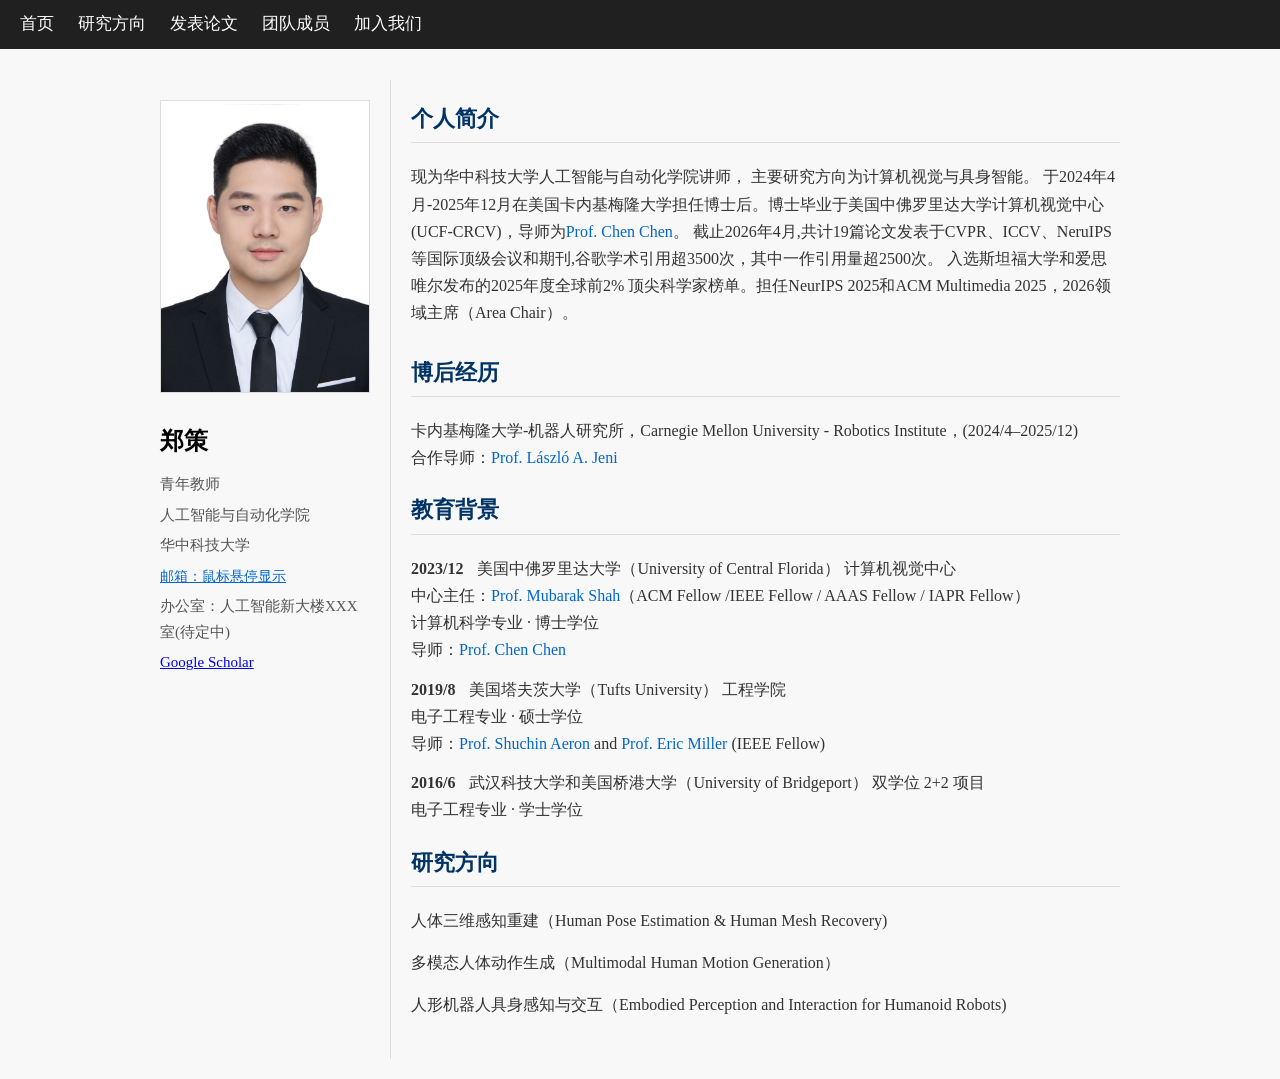
==== index.html @ fd03dc82 "Update index.html" ====
<!DOCTYPE html>
<html lang="zh-CN"> <!-- 改为中文语言标识，利于搜索引擎识别 -->
<head>
  <meta charset="UTF-8">
  <meta name="viewport" content="width=device-width, initial-scale=1.0">
  <title>郑策 - 华中科技大学  - 人工智能与自动化学院  - 讲师 </title> <!-- 中文标题 -->
  <!-- 替换[你的仓库名]：主仓库直接删除/[你的仓库名]，保留/assets/css/style.css -->
  <link rel="stylesheet" href="assets/css/style.css">
  <style>
    /* 首页专属样式（1:1复刻UCF原站） */
    .home-content {
      font-size: 16px;
      line-height: 1.8;
      color: #333;
    }
    /* 首页核心简介段落间距 */
    .home-content p {
      margin-bottom: 15px;
    }
    /* 首页链接样式（和其他页面统一） */
    .home-content a {
      color: #0066cc;
      text-decoration: none;
    }
    .home-content a:hover {
      text-decoration: underline;
    }
    /* 核心关键词加粗（原站风格） */
    .home-content strong {
      color: #003366;
      font-weight: bold;
    }
    
    /* Tooltip 容器 */
    .tooltip {
      position: relative;
      cursor: help; /* 鼠标悬停时显示问号光标，暗示可交互 */
      /* border-bottom: 1px dotted #666; /* 可选：加下划线提示 */ */
    }
    
    /* Tooltip 提示框 */
    .tooltip .tooltiptext {
      visibility: hidden;
      width: max-content;
      background-color: #333;
      color: #fff;
      text-align: center;
      border-radius: 4px;
      padding: 4px 8px;
      position: absolute;
      z-index: 1000;
      bottom: 125%; /* 显示在上方 */
      left: 50%;
      transform: translateX(-50%);
      opacity: 0;
      transition: opacity 0.2s ease-in-out;
      font-size: 13px;
      white-space: nowrap;
    }
    
    /* 悬停时显示 */
    .tooltip:hover .tooltiptext {
      visibility: visible;
      opacity: 1;
    }
    
    /* 小三角箭头（可选） */
    .tooltip .tooltiptext::after {
      content: "";
      position: absolute;
      top: 100%;
      left: 50%;
      margin-left: -5px;
      border-width: 5px;
      border-style: solid;
      border-color: #333 transparent transparent transparent;
    }
  </style>
</head>
<body>
 <!-- 顶部导航栏：改为中文，删除不需要的板块 -->
 <div class="navbar">
    <a href="index.html">首页</a>
    <a href="research.html">研究方向</a>
    <a href="publications.html">发表论文</a>
    <a href="group.html">团队成员</a>
    <a href="join.html">加入我们</a>
  </div>

  <!-- 主体内容：左侧个人信息 + 右侧简介 -->
  <div class="container">
    <!-- 左侧个人信息栏：中文适配 -->
    <div class="sidebar">
      <img src="assets/images/me.jpg" alt="你的照片"> <!-- 替换为你的照片 -->
      <h1>郑策</h1> <!-- 比如：张三 -->
      <p>青年教师</p>
      <p>人工智能与自动化学院</p>
      <p>华中科技大学 </p> 
      <p>
        <span 
          title="ce.zheng@ucf.edu"
          style="
            color: #0066cc;
            cursor: help;
            text-decoration: underline;
            font-size: 14px;
          "
        >
          邮箱：鼠标悬停显示
        </span>
      </p>
      <p>办公室：人工智能新大楼XXX室(待定中)</p> <!-- 可选 -->
      <p><a href="https://scholar.google.com/citations?user=YFKLC58AAAAJ&hl=en#" target="_blank">Google Scholar</a></p>
      <!-- <p><a href="你的GitHub链接" target="_blank">GitHub</a></p> -->
    </div>

    <!-- 右侧简介区：中文内容 -->
    <div class="content">
      <h2>个人简介</h2>
      <p>
        现为华中科技大学人工智能与自动化学院<span class="tooltip">讲师<span class="tooltiptext"> </span></span>，
        主要研究方向为计算机视觉与具身智能。
        于2024年4月-2025年12月在美国卡内基梅隆大学担任博士后。博士毕业于美国中佛罗里达大学计算机视觉中心(UCF-CRCV)，导师为<a href="https://www.crcv.ucf.edu/chenchen/index.html" style="font-size:16px">Prof. Chen Chen</a>。
        截止2026年4月,共计19篇论文发表于CVPR、ICCV、NeruIPS等国际顶级会议和期刊,谷歌学术引用超3500次，其中一作引用量超2500次。
        入选斯坦福大学和爱思唯尔发布的2025年度全球前2% 顶尖科学家榜单。担任NeurIPS 2025和ACM Multimedia 2025，2026领域主席（Area Chair）。
      </p>
      <br>
      
      <!-- 工作经历 -->
      <h2>博后经历</h2>
      <ul style="list-style-type: none; padding-left: 0;">
        <li style="margin-bottom: 12px;">
          卡内基梅隆大学-机器人研究所，Carnegie Mellon University - Robotics Institute，(2024/4–2025/12)<br>
          合作导师：<a href="https://www.laszlojeni.com/" style="font-size:16px">Prof. László A. Jeni</a>
        </li>
      </ul>
    
      <!-- 教育背景 -->
      <h2>教育背景</h2>
      <ul style="list-style-type: none; padding-left: 0;">
        <!-- 博士 -->
        <li style="margin-bottom: 12px;">
          <strong>2023/12</strong>
          <span style="margin-left: 10px;">美国中佛罗里达大学（University of Central Florida） 计算机视觉中心<br>
            中心主任：<a href="https://www.crcv.ucf.edu/person/mubarak-shah/" style="font-size:16px">Prof. Mubarak Shah</a>（ACM Fellow /IEEE Fellow / AAAS Fellow / IAPR Fellow）<br>
            计算机科学专业 · 博士学位<br>
            导师：<a href="https://www.crcv.ucf.edu/chenchen/index.html" style="font-size:16px">Prof. Chen Chen</a> </span>
        </li>
        <!-- 硕士 -->
        <li style="margin-bottom: 12px;">
          <strong>2019/8</strong>
          <span style="margin-left: 10px;">美国塔夫茨大学（Tufts University） 工程学院<br>
            电子工程专业 · 硕士学位<br> 
            导师：<a href="https://shuchin.github.io/" style="font-size:16px">Prof. Shuchin Aeron</a> and <a href="https://facultyprofiles.tufts.edu/eric-miller" style="font-size:16px">Prof. Eric Miller</a> (IEEE Fellow) </span>
        </li>
        <!-- 本科 -->
        <li style="margin-bottom: 12px;">
          <strong>2016/6</strong>
          <span style="margin-left: 10px;">武汉科技大学和美国桥港大学（University of Bridgeport） 双学位 2+2 项目<br>
            电子工程专业 · 学士学位</span>
        </li>
      </ul>
          
      <h2>研究方向</h2>
      <ul>
        <li>人体三维感知重建（Human Pose Estimation & Human Mesh Recovery)</li>
        <li>多模态人体动作生成（Multimodal Human Motion Generation）</li>
        <li>人形机器人具身感知与交互（Embodied Perception and Interaction for Humanoid Robots) </li>
      </ul>
      
    </div>
  </div>
</body>
</html>
---- assets/css/style.css ----
/* 全局样式：适配中文网站极简风格 */
* {
  margin: 0;
  padding: 0;
  box-sizing: border-box;
  /* 中文字体优先，兼容不同系统 */
  font-family: "Microsoft YaHei", "微软雅黑", "Times New Roman", Times, serif;
}

body {
  background-color: #f8f8f8; /* 原网站浅灰背景 */
  color: #333; /* 正文深灰，中文显示更舒适 */
  font-size: 16px;
  line-height: 1.7; /* 中文行高稍调大，阅读更友好 */
}

/* 顶部固定导航栏（原网站核心样式） */
.navbar {
  position: fixed;
  top: 0;
  left: 0;
  width: 100%;
  background-color: #202020; /* 深灰导航栏 */
  padding: 10px 20px;
  z-index: 100;
}

.navbar a {
  color: #fff; /* 导航文字白色 */
  text-decoration: none;
  margin-right: 20px;
  font-size: 17px;
}

.navbar a:hover {
  color: #ccc; /* 鼠标悬浮浅灰 */
}

/* 主体布局：左侧个人信息+右侧内容（和原网站一致） */
.container {
  display: flex;
  margin: 80px auto 20px; /* 留出导航栏高度 */
  width: 90%;
  max-width: 1000px; /* 限制宽度，避免内容太宽 */
}

/* 左侧个人信息栏（占25%宽度） */
.sidebar {
  width: 25%;
  padding: 20px;
}

/* 个人照片样式 */
.sidebar img {
  width: 100%;
  border: 1px solid #ddd;
  margin-bottom: 20px;
}

/* 左侧文字样式 */
.sidebar h1 {
  font-size: 24px;
  color: #000;
  margin-bottom: 10px;
}

.sidebar p {
  font-size: 15px;
  color: #555;
  margin-bottom: 5px;
}

/* 右侧内容区（占75%宽度，左侧分隔线） */
.content {
  width: 75%;
  padding: 20px;
  border-left: 1px solid #ddd;
}

/* 内容区标题（原网站深蓝色） */
.content h2 {
  color: #003366;
  margin-bottom: 20px;
  font-size: 22px;
  border-bottom: 1px solid #ddd;
  padding-bottom: 5px;
}

/* 列表样式（论文/研究方向用） */
.content ul {
  list-style: none;
  margin-bottom: 20px;
}

.content li {
  margin-bottom: 15px;
  font-size: 16px;
}

/* 链接样式 */
.content a {
  color: #0066cc;
  text-decoration: none;
}

.content a:hover {
  text-decoration: underline;
}

/* 手机端适配（原网站同款响应式） */
@media (max-width: 768px) {
  .container {
    flex-direction: column;
  }
  .sidebar, .content {
    width: 100%;
    border-left: none;
  }
  .content {
    padding-top: 0;
  }
}
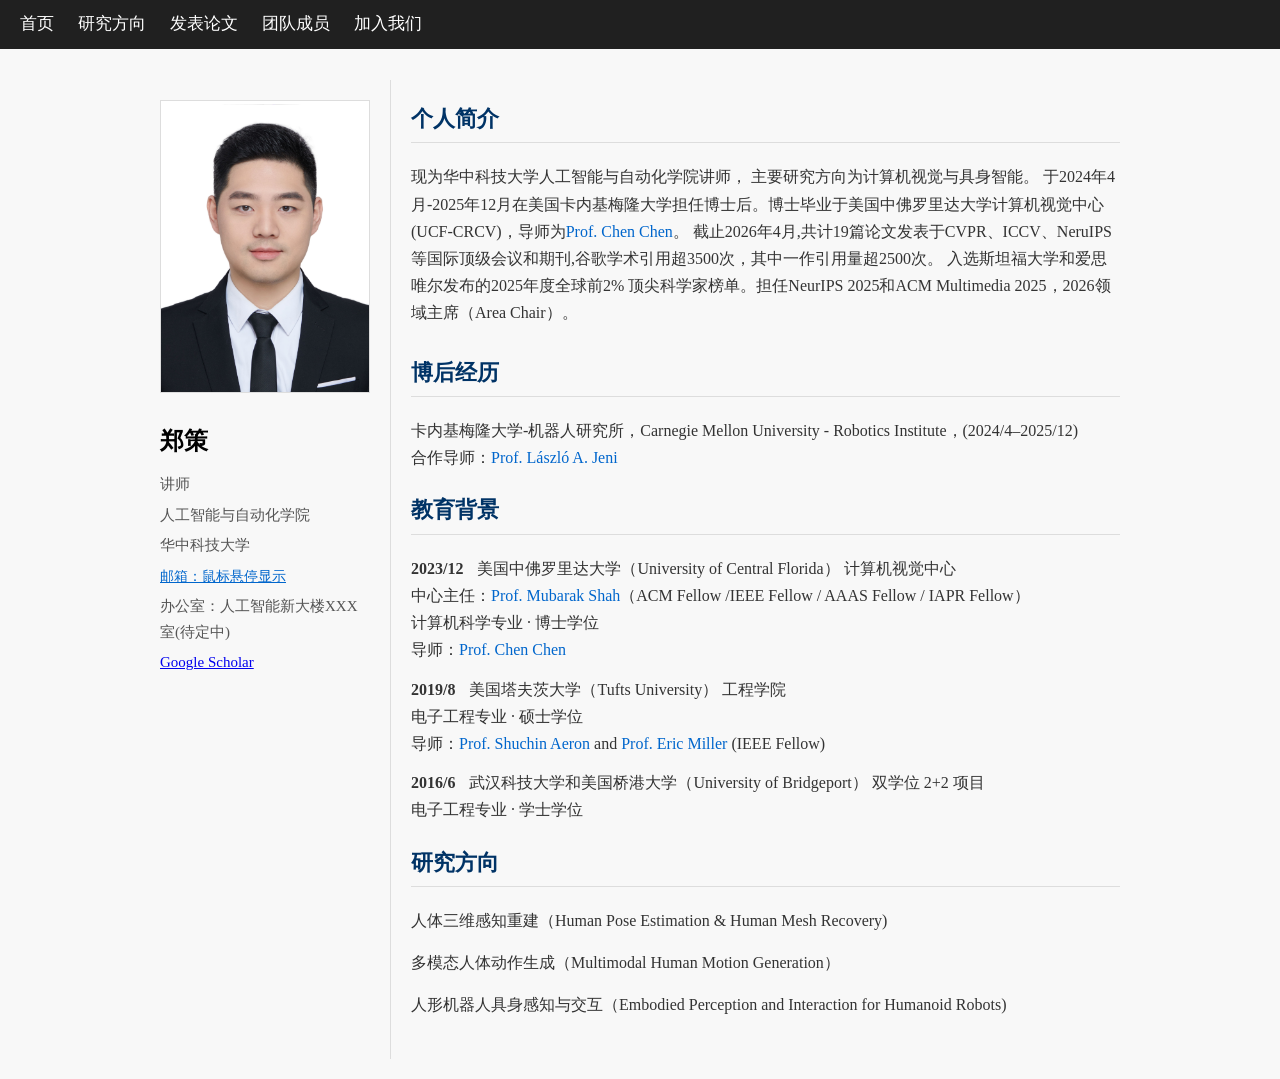
==== commit 70f21293: "Update index.html" ====
--- a/index.html
+++ b/index.html
@@ -93,7 +93,7 @@
     <div class="sidebar">
       <img src="assets/images/me.jpg" alt="你的照片"> <!-- 替换为你的照片 -->
       <h1>郑策</h1> <!-- 比如：张三 -->
-      <p>青年教师</p>
+      <p>讲师</p>
       <p>人工智能与自动化学院</p>
       <p>华中科技大学 </p> 
       <p>
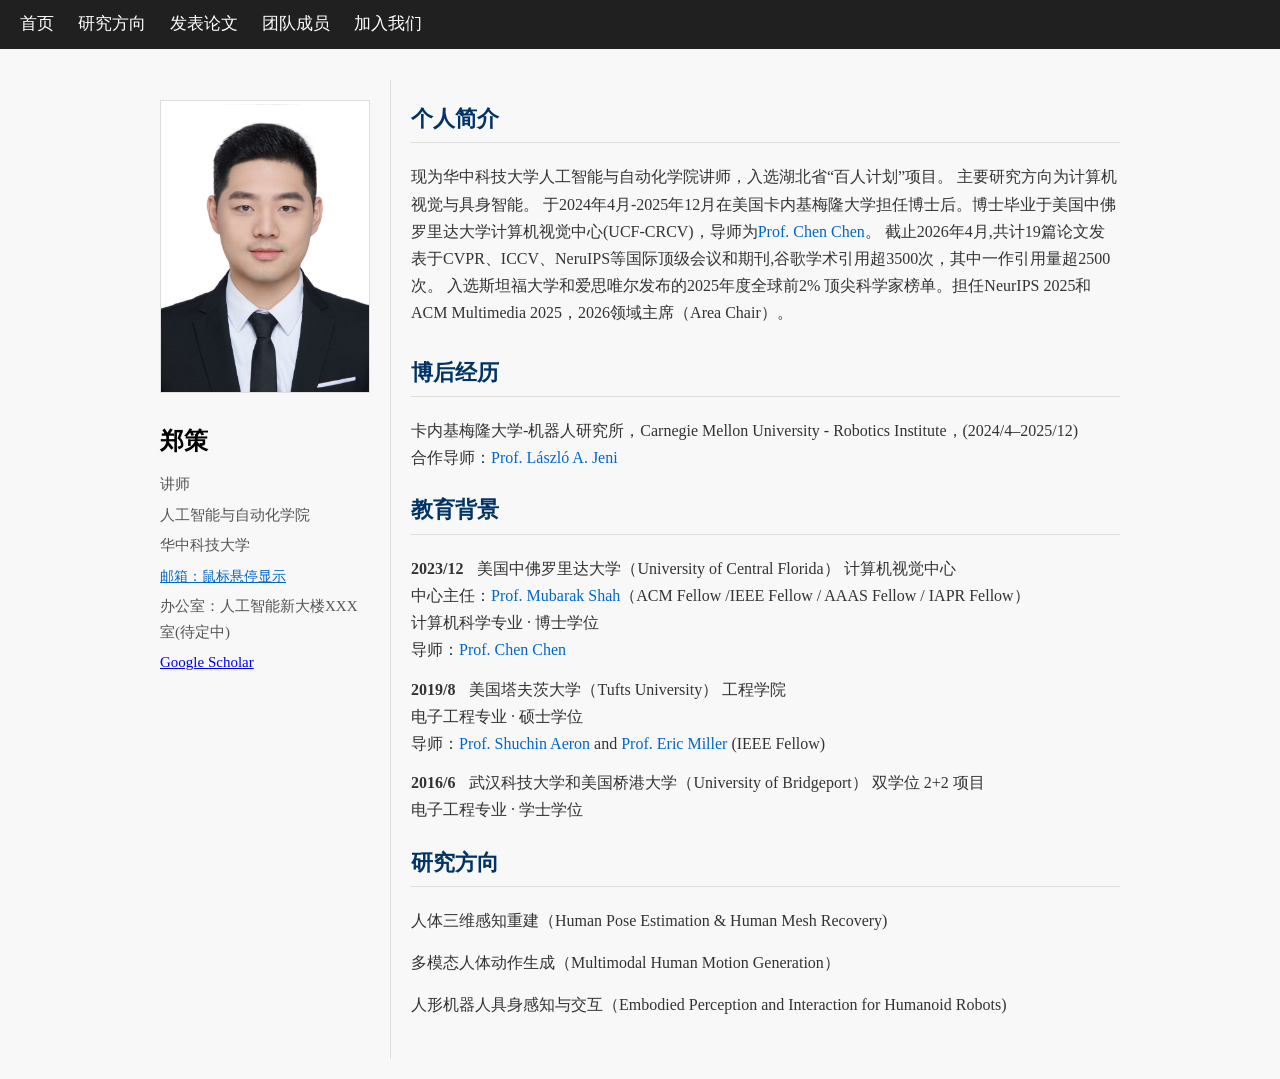
==== commit 46a89fdb: "Update index.html" ====
--- a/index.html
+++ b/index.html
@@ -118,7 +118,7 @@
     <div class="content">
       <h2>个人简介</h2>
       <p>
-        现为华中科技大学人工智能与自动化学院<span class="tooltip">讲师<span class="tooltiptext"> </span></span>，
+        现为华中科技大学人工智能与自动化学院<span class="tooltip">讲师<span class="tooltiptext"> </span></span>，入选湖北省“百人计划”项目。
         主要研究方向为计算机视觉与具身智能。
         于2024年4月-2025年12月在美国卡内基梅隆大学担任博士后。博士毕业于美国中佛罗里达大学计算机视觉中心(UCF-CRCV)，导师为<a href="https://www.crcv.ucf.edu/chenchen/index.html" style="font-size:16px">Prof. Chen Chen</a>。
         截止2026年4月,共计19篇论文发表于CVPR、ICCV、NeruIPS等国际顶级会议和期刊,谷歌学术引用超3500次，其中一作引用量超2500次。
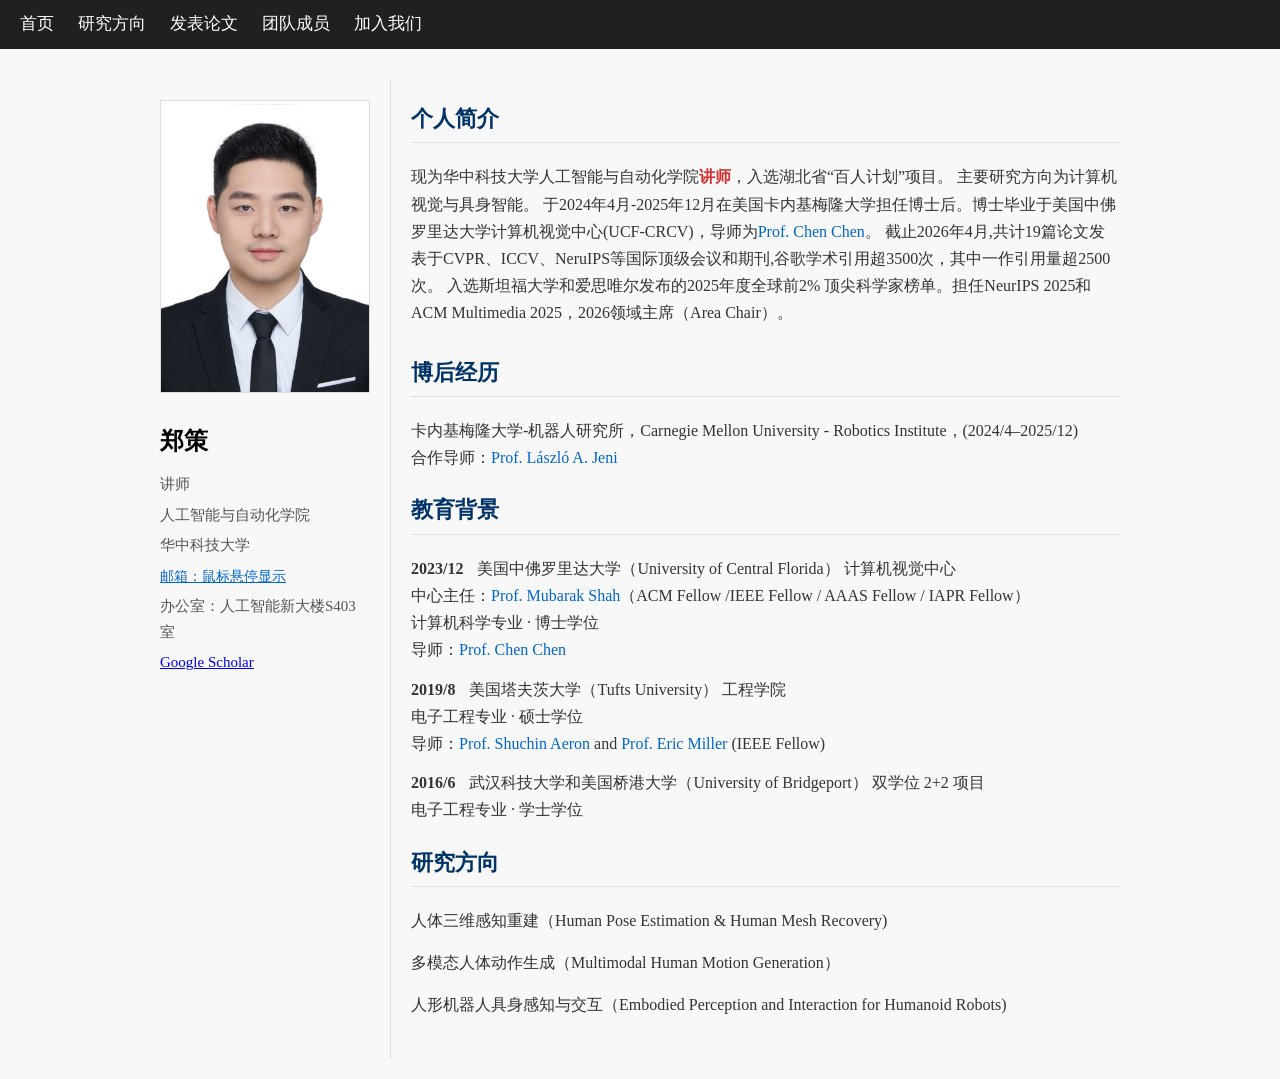
==== commit 86416b24: "Update index.html" ====
--- a/index.html
+++ b/index.html
@@ -109,7 +109,7 @@
           邮箱：鼠标悬停显示
         </span>
       </p>
-      <p>办公室：人工智能新大楼XXX室(待定中)</p> <!-- 可选 -->
+      <p>办公室：人工智能新大楼S403室</p> <!-- 可选 -->
       <p><a href="https://scholar.google.com/citations?user=YFKLC58AAAAJ&hl=en#" target="_blank">Google Scholar</a></p>
       <!-- <p><a href="你的GitHub链接" target="_blank">GitHub</a></p> -->
     </div>
@@ -118,7 +118,7 @@
     <div class="content">
       <h2>个人简介</h2>
       <p>
-        现为华中科技大学人工智能与自动化学院<span class="tooltip">讲师<span class="tooltiptext"> </span></span>，入选湖北省“百人计划”项目。
+        现为华中科技大学人工智能与自动化学院<span class="tooltip" style="font-weight: bold; color: #d32f2f;">讲师<span class="tooltiptext"> </span></span>，入选湖北省“百人计划”项目。
         主要研究方向为计算机视觉与具身智能。
         于2024年4月-2025年12月在美国卡内基梅隆大学担任博士后。博士毕业于美国中佛罗里达大学计算机视觉中心(UCF-CRCV)，导师为<a href="https://www.crcv.ucf.edu/chenchen/index.html" style="font-size:16px">Prof. Chen Chen</a>。
         截止2026年4月,共计19篇论文发表于CVPR、ICCV、NeruIPS等国际顶级会议和期刊,谷歌学术引用超3500次，其中一作引用量超2500次。
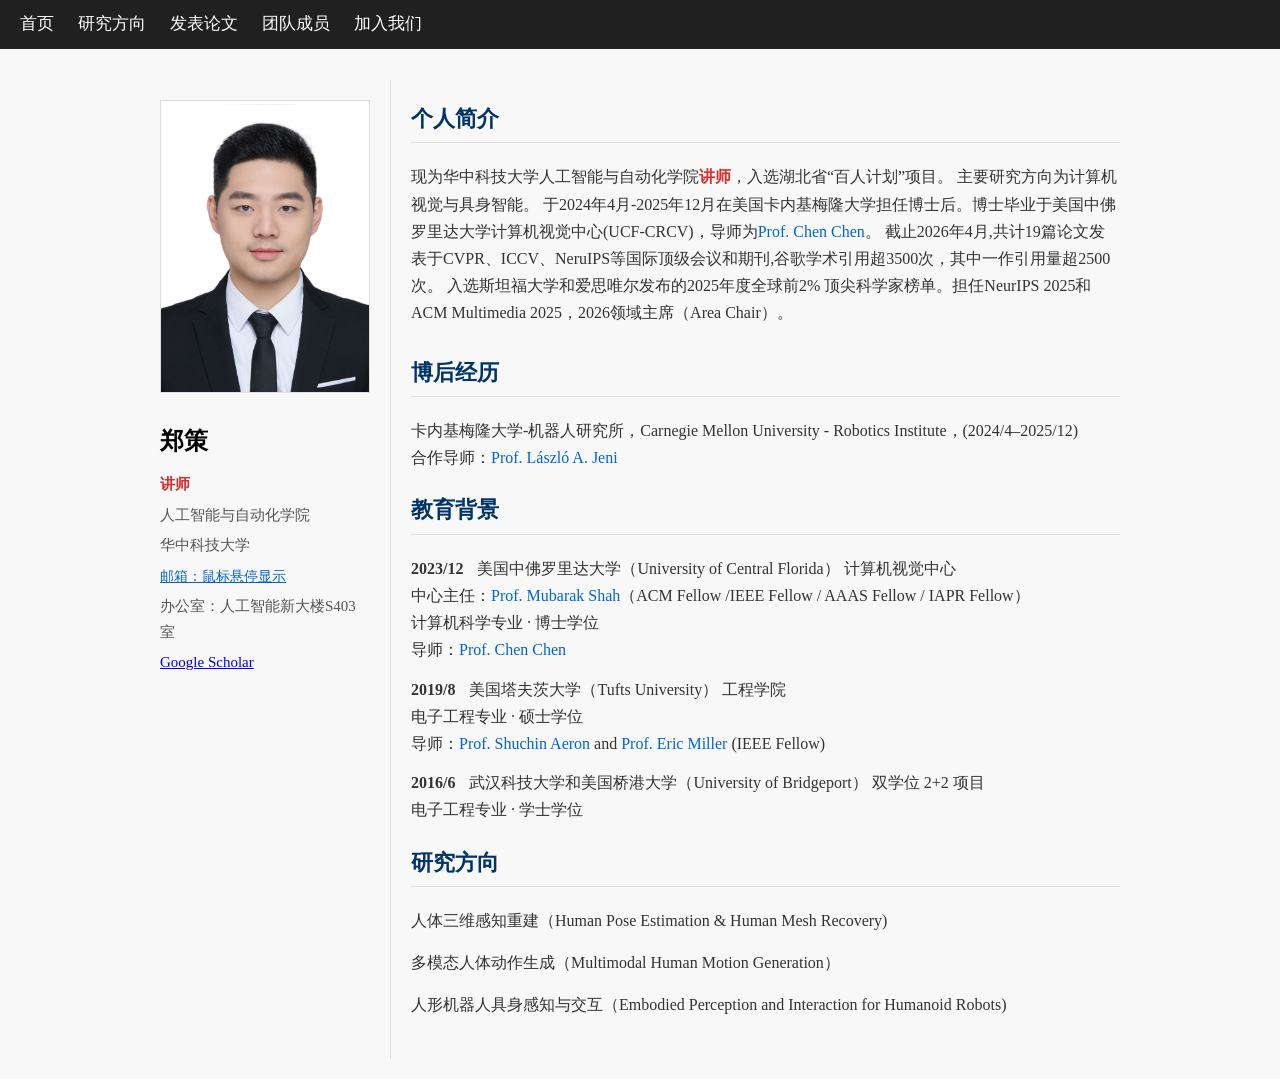
==== commit dd18a462: "Update index.html" ====
--- a/index.html
+++ b/index.html
@@ -93,7 +93,7 @@
     <div class="sidebar">
       <img src="assets/images/me.jpg" alt="你的照片"> <!-- 替换为你的照片 -->
       <h1>郑策</h1> <!-- 比如：张三 -->
-      <p>讲师</p>
+      <p style="font-weight: bold; color: #d32f2f;">讲师</p>
       <p>人工智能与自动化学院</p>
       <p>华中科技大学 </p> 
       <p>
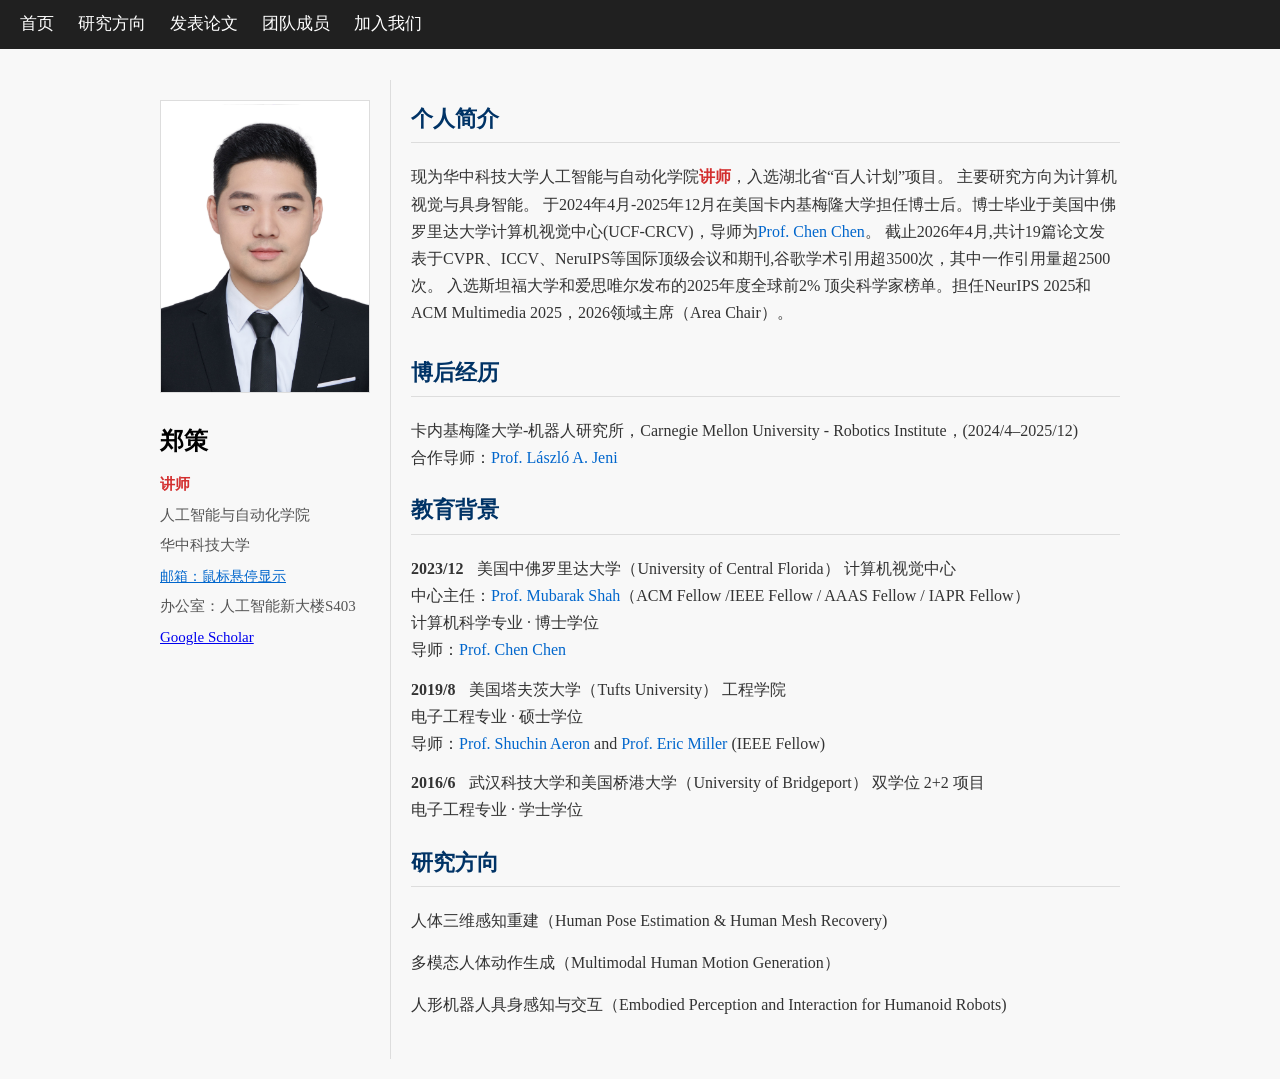
==== commit dbd6e58f: "Update index.html" ====
--- a/index.html
+++ b/index.html
@@ -98,7 +98,7 @@
       <p>华中科技大学 </p> 
       <p>
         <span 
-          title="ce.zheng@ucf.edu"
+          title="cezheng_aia@hust.edu.cn"
           style="
             color: #0066cc;
             cursor: help;
@@ -109,7 +109,7 @@
           邮箱：鼠标悬停显示
         </span>
       </p>
-      <p>办公室：人工智能新大楼S403室</p> <!-- 可选 -->
+      <p>办公室：人工智能新大楼S403</p> <!-- 可选 -->
       <p><a href="https://scholar.google.com/citations?user=YFKLC58AAAAJ&hl=en#" target="_blank">Google Scholar</a></p>
       <!-- <p><a href="你的GitHub链接" target="_blank">GitHub</a></p> -->
     </div>
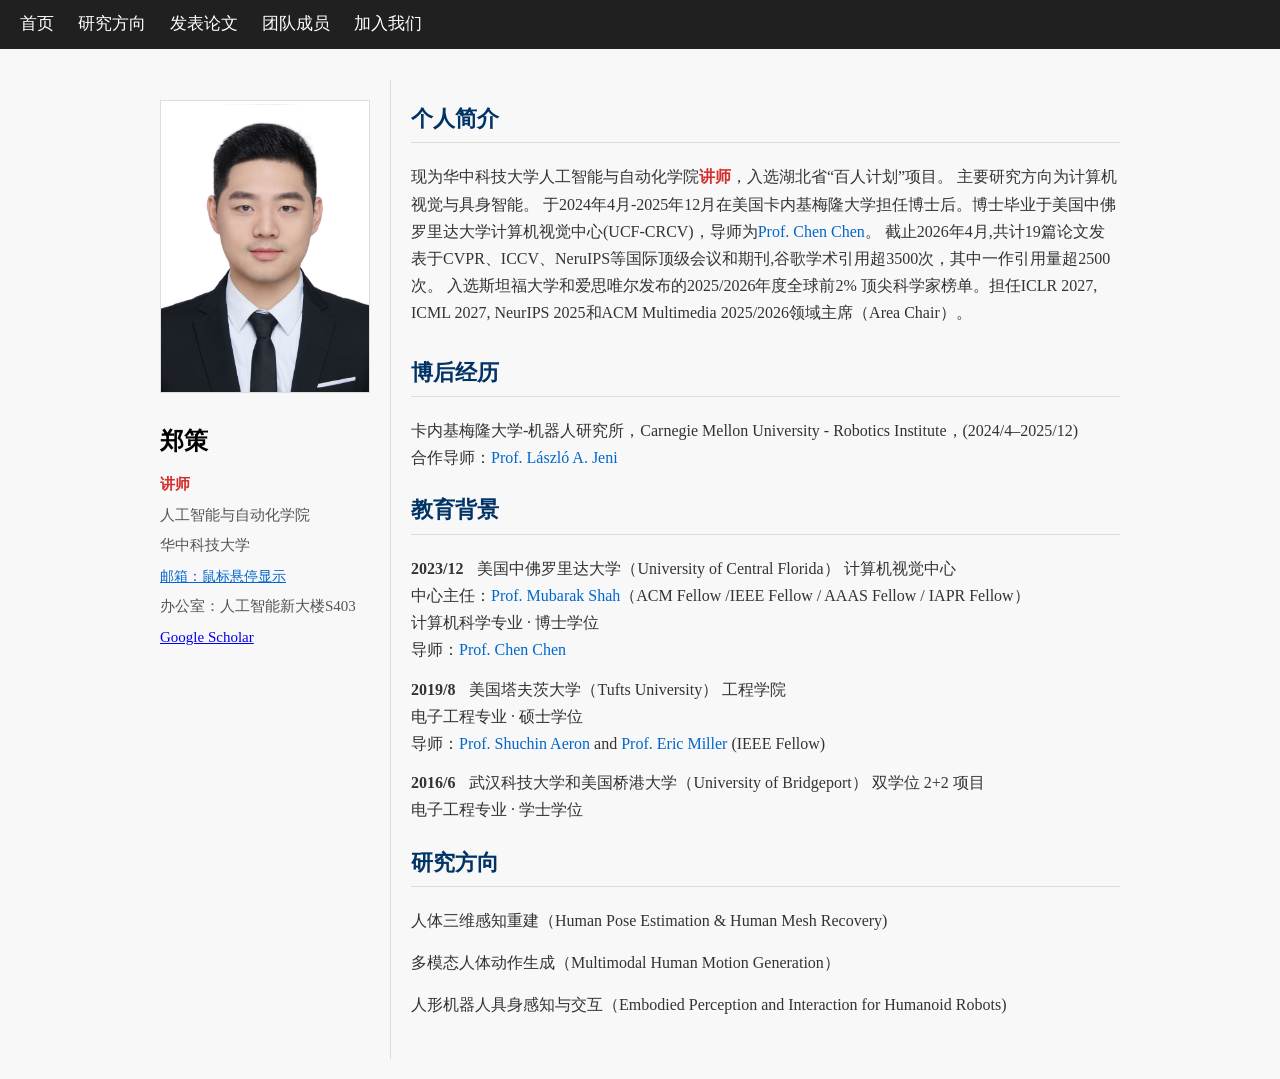
==== commit 711af7f2: "Update index.html" ====
--- a/index.html
+++ b/index.html
@@ -122,7 +122,7 @@
         主要研究方向为计算机视觉与具身智能。
         于2024年4月-2025年12月在美国卡内基梅隆大学担任博士后。博士毕业于美国中佛罗里达大学计算机视觉中心(UCF-CRCV)，导师为<a href="https://www.crcv.ucf.edu/chenchen/index.html" style="font-size:16px">Prof. Chen Chen</a>。
         截止2026年4月,共计19篇论文发表于CVPR、ICCV、NeruIPS等国际顶级会议和期刊,谷歌学术引用超3500次，其中一作引用量超2500次。
-        入选斯坦福大学和爱思唯尔发布的2025年度全球前2% 顶尖科学家榜单。担任NeurIPS 2025和ACM Multimedia 2025，2026领域主席（Area Chair）。
+        入选斯坦福大学和爱思唯尔发布的2025/2026年度全球前2% 顶尖科学家榜单。担任ICLR 2027, ICML 2027, NeurIPS 2025和ACM Multimedia 2025/2026领域主席（Area Chair）。
       </p>
       <br>
       
